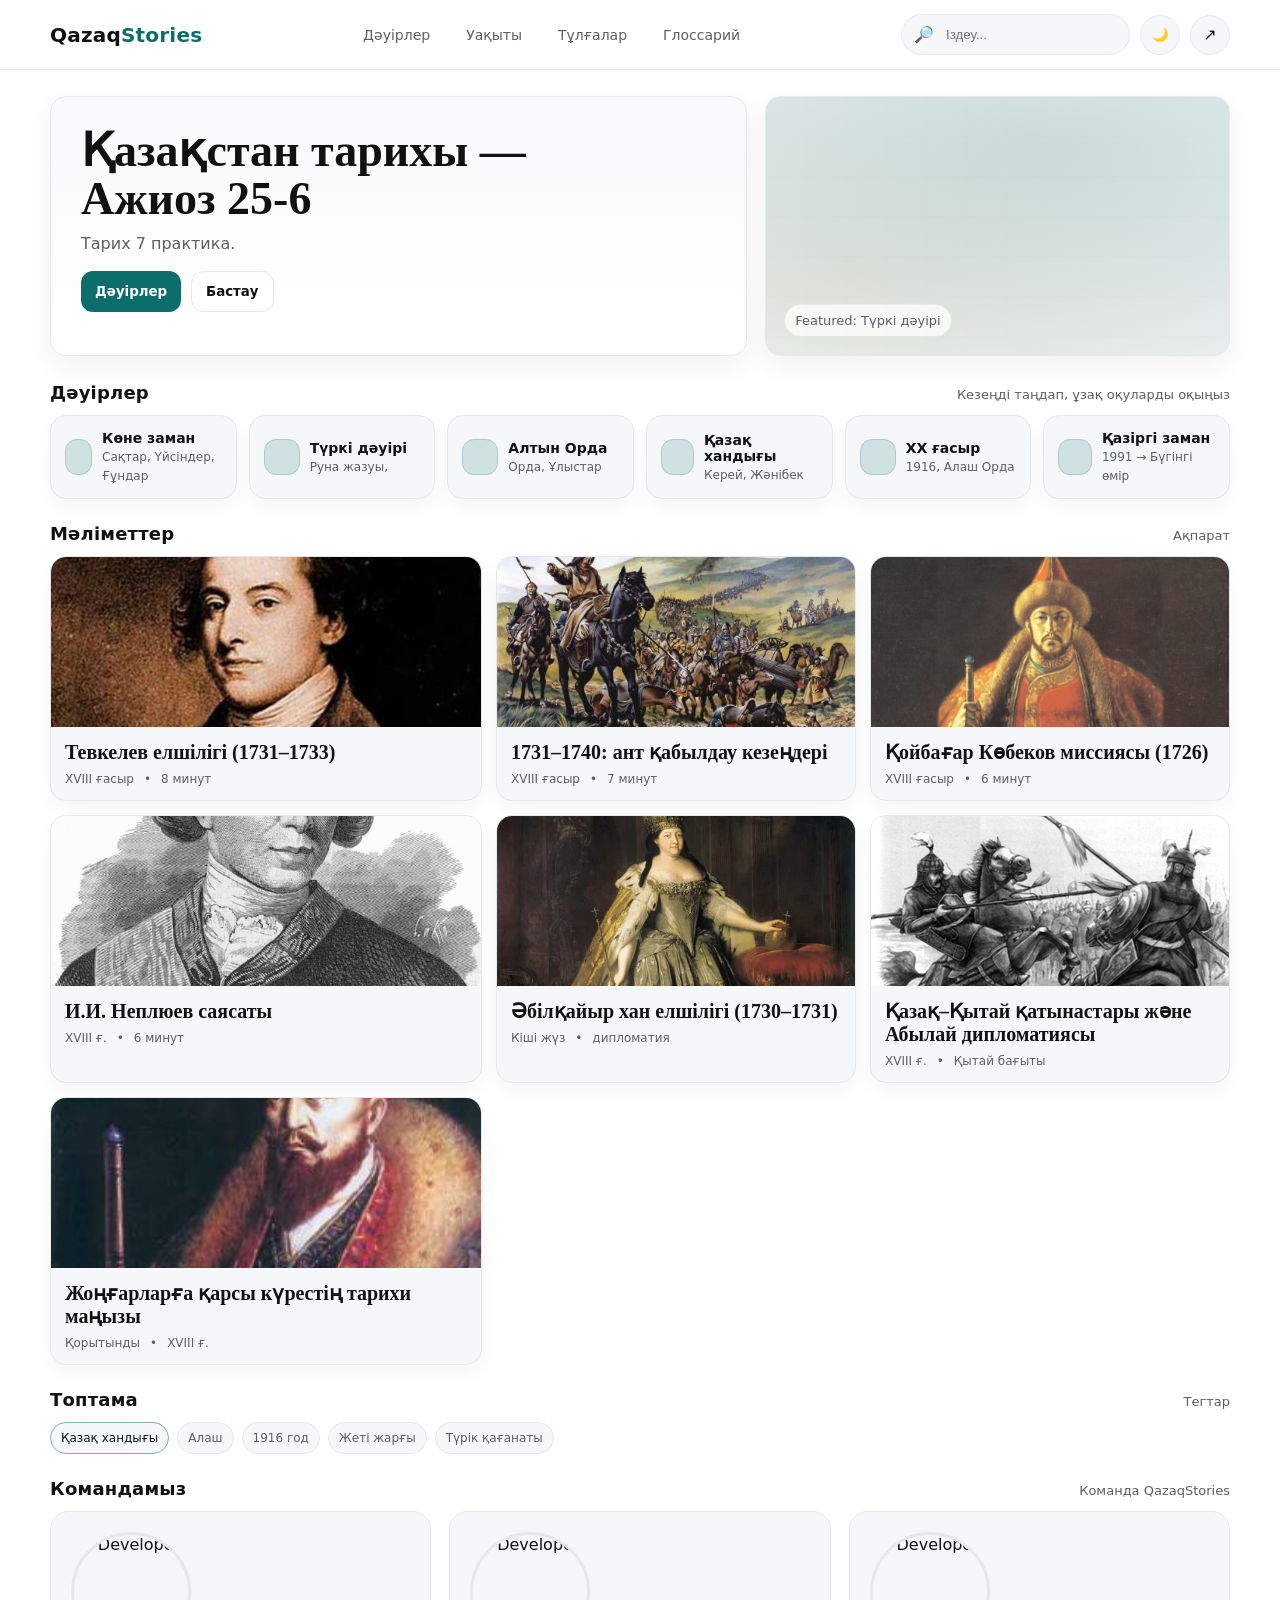
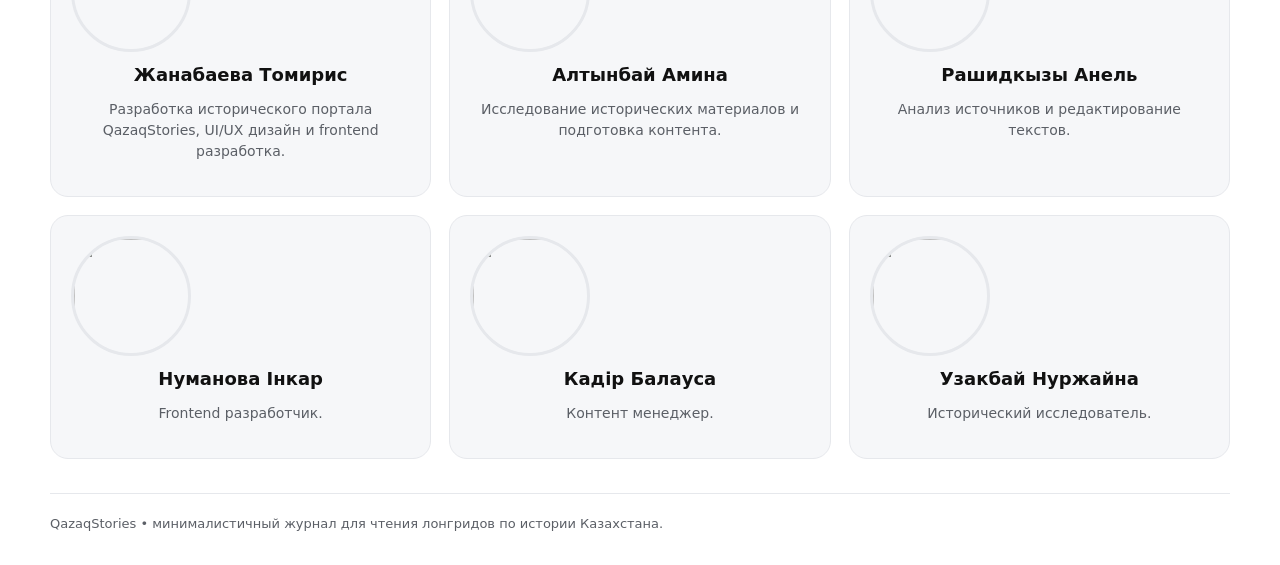
==== index.html @ c76b5dbb "Dev" ====
<!doctype html>
<html lang="ru" data-theme="light">
<head>
  <meta charset="utf-8" />
  <meta name="viewport" content="width=device-width, initial-scale=1" />
  <title>Qazaq Stories</title>
  <link rel="stylesheet" href="styles.css" />
</head>
<body>

<header class="nav">
  <div class="container nav-inner">
    <a class="brand" href="index.html">Qazaq<span>Stories</span></a>

    <nav class="nav-links">
      <a href="#">Дәуірлер</a>
      <a href="#">Уақыты</a>
      <a href="#">Тұлғалар</a>
      <a href="#">Глоссарий</a>
    </nav>

    <div class="nav-actions">
      <div class="search" title="Іздеу">
        🔎 <input placeholder="Іздеу..." />
      </div>
      <button class="icon-btn" data-theme-toggle title="Тёмный режим">🌙</button>
      <a class="icon-btn" href="article.html" title="Мысал ашу">↗</a>
    </div>
  </div>
</header>

<main class="container">
  <section class="hero">
    <div class="hero-card">
      <div class="hero-text">
        <h1 class="hero-title">Қазақстан тарихы —<br/>Ажиоз 25-6</h1>
        <p class="hero-sub">Тарих 7 практика.</p>
        <div class="hero-actions">
          <button class="btn">Дәуірлер</button>
          <button class="btn secondary">Бастау</button>
        </div>
      </div>
    </div>

    <div class="hero-card hero-media">
      <div class="tag">Featured: Түркі дәуірі</div>
    </div>
  </section>

  <section class="section">
    <div class="section-title">
      <h2>Дәуірлер</h2>
      <p>Кезеңді таңдап, ұзақ оқуларды оқыңыз</p>
    </div>

    <div class="grid-epochs">
      <div class="card epoch">
        <div class="epoch-badge"></div>
        <div><strong>Көне заман</strong><span>Сақтар, Үйсіндер, Ғұндар</span></div>
      </div>
      <div class="card epoch">
        <div class="epoch-badge"></div>
        <div><strong>Түркі дәуірі</strong><span>Руна жазуы,</span></div>
      </div>
      <div class="card epoch">
        <div class="epoch-badge"></div>
        <div><strong>Алтын Орда</strong><span>Орда, Ұлыстар</span></div>
      </div>
      <div class="card epoch">
        <div class="epoch-badge"></div>
        <div><strong>Қазақ хандығы</strong><span>Керей, Жәнібек</span></div>
      </div>
      <div class="card epoch">
        <div class="epoch-badge"></div>
        <div><strong>ХХ ғасыр</strong><span>1916, Алаш Орда</span></div>
      </div>
      <div class="card epoch">
        <div class="epoch-badge"></div>
        <div><strong>Қазіргі заман</strong><span>1991 → Бүгінгі өмір</span></div>
      </div>
    </div>
  </section>

  <section class="section">
    <div class="section-title">
      <h2>Мәліметтер</h2>
      <p>Ақпарат</p>
    </div>

    <div class="cards-row">
      <a class="card post" href="tevkelev.html">
      <div class="post-cover cover-tevkelev"></div>
      <div class="post-body">
    <h3>Тевкелев елшілігі (1731–1733)</h3>
    <div class="meta"><span>XVIII ғасыр</span><span>•</span><span>8 минут</span></div>
  </div>
</a>
  
      <a class="card post" href="oath-1731-1740.html">
  <div class="post-cover cover-oath"></div>
  <div class="post-body">
    <h3>1731–1740: ант қабылдау кезеңдері</h3>
    <div class="meta"><span>XVIII ғасыр</span><span>•</span><span>7 минут</span></div>
  </div>
</a>

      <a class="card post" href="koybagar.html">
  <div class="post-cover cover-koybagar"></div>
  <div class="post-body">
    <h3>Қойбағар Көбеков миссиясы (1726)</h3>
    <div class="meta"><span>XVIII ғасыр</span><span>•</span><span>6 минут</span></div>
  </div>
</a>
<a class="card post" href="neplyuev.html">
  <div class="post-cover cover-neplyuev"></div>
  <div class="post-body">
    <h3>И.И. Неплюев саясаты</h3>
    <div class="meta"><span>XVIII ғ.</span><span>•</span><span>6 минут</span></div>
  </div>
</a>
<a class="card post" href="abilkhair-embassy-1730.html">
  <div class="post-cover cover-abilkhair"></div>
  <div class="post-body">
    <h3>Әбілқайыр хан елшілігі (1730–1731)</h3>
    <div class="meta"><span>Кіші жүз</span><span>•</span><span>дипломатия</span></div>
  </div>
</a>
<a class="card post" href="kazakh-china-relations.html">
  <div class="post-cover cover-china"></div>
  <div class="post-body">
    <h3>Қазақ–Қытай қатынастары және Абылай дипломатиясы</h3>
    <div class="meta"><span>XVIII ғ.</span><span>•</span><span>Қытай бағыты</span></div>
  </div>
</a>
<a class="card post" href="kazakh-state-survival-xviii.html">
  <div class="post-cover cover-state"></div>
  <div class="post-body">
    <h3>Жоңғарларға қарсы күрестің тарихи маңызы</h3>
    <div class="meta"><span>Қорытынды</span><span>•</span><span>XVIII ғ.</span></div>
  </div>
</a>
    </div>
  </section>

  <section class="section">
    <div class="section-title">
      <h2>Топтама</h2>
      <p>Тегтар</p>
    </div>
    <div class="chips">
      <span class="chip active">Қазақ хандығы</span>
      <span class="chip">Алаш</span>
      <span class="chip">1916 год</span>
      <span class="chip">Жеті жарғы</span>
      <span class="chip">Түрік қағанаты</span>
    </div>
  </section>
<section class="section">
  <div class="section-title">
    <h2>Командамыз</h2>
    <p>Команда QazaqStories</p>
  </div>

  <div class="dev-team">

    <!-- Developer 1 -->
    <div class="dev-card">
      <img src="./images/dev1.jpg" alt="Developer">
      <h3>Жанабаева Томирис</h3>
      <p>
        Разработка исторического портала QazaqStories,
        UI/UX дизайн и frontend разработка.
      </p>
    </div>

    <!-- Developer 2 -->
    <div class="dev-card">
      <img src="./images/dev2.jpg" alt="Developer">
      <h3>Алтынбай Амина</h3>
      <p>
        Исследование исторических материалов и подготовка контента.
      </p>
    </div>

    <!-- Developer 3 -->
    <div class="dev-card">
      <img src="./images/dev3.jpg" alt="Developer">
      <h3>Рашидкызы Анель</h3>
      <p>
        Анализ источников и редактирование текстов.
      </p>
    </div>
    <!-- Developer 4 -->
<div class="dev-card">
  <img src="./images/dev4.jpg">
  <h3>Нуманова Інкар</h3>
  <p>Frontend разработчик.</p>
</div>

<!-- Developer 5 -->
<div class="dev-card">
  <img src="./images/dev5.jpg">
  <h3>Кадір Балауса</h3>
  <p>Контент менеджер.</p>
</div>

<!-- Developer 6 -->
<div class="dev-card">
  <img src="./images/dev6.jpg">
  <h3>Узакбай Нуржайна</h3>
  <p>Исторический исследователь.</p>
</div>

  </div>
</section>
  <footer class="footer">
    QazaqStories • минималистичный журнал для чтения лонгридов по истории Казахстана.
  </footer>
</main>

<script src="app.js"></script>
</body>
</html>
---- styles.css ----
:root{
  --bg:#ffffff;
  --surface:#f6f7f9;
  --text:#111111;
  --muted:#5b5f66;
  --border:#e6e8ec;
  --accent:#0b6e6b;
  --gold:#b08a3b;

  --radius:16px;
  --shadow: 0 10px 30px rgba(0,0,0,.06);
  --container: 1180px;

  --font-body: ui-sans-serif, system-ui, -apple-system, Segoe UI, Roboto, Inter, Arial, "Noto Sans", "Apple Color Emoji","Segoe UI Emoji";
  --font-serif: ui-serif, Georgia, "Times New Roman", Times, serif;
}

/* Dark mode */
html[data-theme="dark"]{
  --bg:#0f1115;
  --surface:#171a21;
  --text:#f1f3f5;
  --muted:#a7adb7;
  --border:#262b36;
  --shadow: 0 10px 30px rgba(0,0,0,.35);
}

*{ box-sizing:border-box; }
body{
  margin:0;
  font-family:var(--font-body);
  background:var(--bg);
  color:var(--text);
}

a{ color:inherit; text-decoration:none; }
img{ max-width:100%; display:block; }
button{ font-family:inherit; }

.container{
  width:min(var(--container), calc(100% - 40px));
  margin:0 auto;
}

.nav{
  position:sticky; top:0; z-index:50;
  background: color-mix(in srgb, var(--bg) 92%, transparent);
  backdrop-filter: blur(12px);
  border-bottom:1px solid var(--border);
}

.nav-inner{
  display:flex; align-items:center; justify-content:space-between;
  gap:14px;
  padding:14px 0;
}

.brand{
  font-weight:800;
  letter-spacing:.2px;
  font-size:20px;
}
.brand span{ color:var(--accent); }

.nav-links{
  display:flex; gap:16px; align-items:center;
  color:var(--muted);
  font-size:14px;
}
.nav-links a{ padding:8px 10px; border-radius:10px; }
.nav-links a:hover{ background:var(--surface); color:var(--text); }

.nav-actions{ display:flex; gap:10px; align-items:center; }

.search{
  display:flex; align-items:center; gap:10px;
  background:var(--surface);
  border:1px solid var(--border);
  padding:10px 12px;
  border-radius:999px;
  min-width:220px;
}
.search input{
  border:none; outline:none; background:transparent;
  color:var(--text);
  width:100%;
}
.icon-btn{
  width:40px; height:40px;
  border-radius:999px;
  border:1px solid var(--border);
  background:var(--surface);
  display:grid; place-items:center;
  cursor:pointer;
}
.icon-btn:hover{ transform:translateY(-1px); }

.btn{
  border:none;
  background:var(--accent);
  color:white;
  padding:12px 14px;
  border-radius:12px;
  cursor:pointer;
  font-weight:600;
}
.btn.secondary{
  background:transparent;
  color:var(--text);
  border:1px solid var(--border);
}
.btn.secondary:hover{ background:var(--surface); }

.hero{
  display:grid;
  grid-template-columns: 1.2fr .8fr;
  gap:18px;
  padding:26px 0 8px;
  align-items:stretch;
}
.hero-card{
  border:1px solid var(--border);
  border-radius:var(--radius);
  overflow:hidden;
  box-shadow:var(--shadow);
  background:linear-gradient(180deg, color-mix(in srgb, var(--surface) 70%, transparent), transparent);
}
.hero-text{
  padding:30px;
}
.hero-title{
  font-family:var(--font-serif);
  font-size:46px;
  line-height:1.05;
  margin:0 0 10px;
}
.hero-sub{
  margin:0 0 18px;
  color:var(--muted);
  font-size:16px;
}
.hero-actions{ display:flex; gap:10px; flex-wrap:wrap; }

.hero-media{
  position:relative;
  border-left:1px solid var(--border);
  background:
    radial-gradient(1200px 500px at 60% 20%, rgba(11,110,107,.18), transparent 60%),
    radial-gradient(900px 420px at 20% 70%, rgba(176,138,59,.12), transparent 60%),
    var(--surface);
  min-height:260px;
}
.hero-media::after{
  content:"";
  position:absolute; inset:0;
  background-image:
    linear-gradient(90deg, rgba(0,0,0,.06) 1px, transparent 1px),
    linear-gradient(0deg, rgba(0,0,0,.06) 1px, transparent 1px);
  background-size: 40px 40px;
  opacity: .15;
  pointer-events:none;
}
.hero-media .tag{
  position:absolute; left:18px; bottom:18px;
  background: color-mix(in srgb, var(--bg) 75%, transparent);
  border:1px solid var(--border);
  padding:8px 10px;
  border-radius:999px;
  font-size:13px;
  color:var(--muted);
  backdrop-filter: blur(8px);
}

.section{ padding:18px 0 6px; }
.section-title{
  display:flex; justify-content:space-between; align-items:baseline;
  margin:0 0 12px;
}
.section-title h2{
  margin:0;
  font-size:18px;
  letter-spacing:.2px;
}
.section-title p{
  margin:0; color:var(--muted); font-size:13px;
}

.grid-epochs{
  display:grid;
  grid-template-columns: repeat(6, 1fr);
  gap:12px;
}
.card{
  background:var(--surface);
  border:1px solid var(--border);
  border-radius:var(--radius);
  overflow:hidden;
  box-shadow:0 8px 20px rgba(0,0,0,.04);
}
.epoch{
  padding:14px;
  display:flex; gap:10px; align-items:center;
  cursor:pointer;
}
.epoch-badge{
  width:36px; height:36px;
  border-radius:12px;
  background: color-mix(in srgb, var(--accent) 16%, var(--surface));
  border:1px solid color-mix(in srgb, var(--accent) 25%, var(--border));
}
.epoch strong{ display:block; font-size:14px; }
.epoch span{ color:var(--muted); font-size:12px; }

.cards-row{
  display:grid;
  grid-template-columns: 1.2fr 1fr 1fr;
  gap:14px;
}
.post{
  overflow:hidden;
}
.post-cover{
  height:170px;
  background:
    radial-gradient(800px 260px at 30% 30%, rgba(11,110,107,.22), transparent 60%),
    radial-gradient(650px 220px at 70% 70%, rgba(176,138,59,.14), transparent 60%),
    var(--border);
}
.post-body{ padding:14px; }
.post h3{
  margin:0 0 8px;
  font-family:var(--font-serif);
  font-size:20px;
  line-height:1.15;
}
.meta{ display:flex; gap:10px; color:var(--muted); font-size:12px; }
.chips{ display:flex; gap:8px; flex-wrap:wrap; }
.chip{
  border:1px solid var(--border);
  background:var(--surface);
  padding:8px 10px;
  border-radius:999px;
  font-size:12px;
  color:var(--muted);
}
.chip.active{ color:var(--text); border-color: color-mix(in srgb, var(--accent) 45%, var(--border)); }

.footer{
  margin-top:28px;
  padding:22px 0 34px;
  border-top:1px solid var(--border);
  color:var(--muted);
  font-size:13px;
}

/* Article page layout */
.reader{
  padding:18px 0 34px;
}
.breadcrumb{
  color:var(--muted);
  font-size:13px;
  margin:10px 0 10px;
}
.reader-grid{
  display:grid;
  grid-template-columns: 260px 1fr 320px;
  gap:18px;
  align-items:start;
}

.toc, .aside{
  position:sticky;
  top:78px;
}
.panel{
  border:1px solid var(--border);
  background:var(--surface);
  border-radius:var(--radius);
  padding:14px;
}
.panel h4{ margin:0 0 10px; font-size:14px; }
.toc a{
  display:block;
  padding:8px 10px;
  border-radius:12px;
  color:var(--muted);
  font-size:13px;
}
.toc a:hover{ background: color-mix(in srgb, var(--bg) 65%, transparent); color:var(--text); }
.toc a.active{ color:var(--text); border:1px solid var(--border); background: color-mix(in srgb, var(--bg) 65%, transparent); }

.article-head h1{
  font-family:var(--font-serif);
  font-size:46px;
  line-height:1.05;
  margin:0 0 10px;
}
.article-head p{
  margin:0 0 12px;
  color:var(--muted);
  font-size:16px;
}
.article-meta{ display:flex; gap:12px; color:var(--muted); font-size:13px; }

.prose{
  max-width:740px;
  font-size:19px;
  line-height:1.8;
  margin-top:18px;
}
.prose h2{
  font-family:var(--font-serif);
  margin:30px 0 10px;
  font-size:28px;
}
.prose p{ margin:0 0 14px; }
.dropcap::first-letter{
  float:left;
  font-family:var(--font-serif);
  font-size:56px;
  line-height:.9;
  padding:8px 10px 0 0;
  color:var(--accent);
}
.callout{
  border-left:4px solid var(--accent);
  padding:14px 16px;
  background: color-mix(in srgb, var(--accent) 8%, var(--surface));
  border-radius:14px;
  margin:18px 0;
}
.quote{
  border-top:1px solid var(--border);
  border-bottom:1px solid var(--border);
  padding:18px 0;
  margin:18px 0;
  font-family:var(--font-serif);
  font-size:22px;
}
.quote small{
  display:block;
  color:var(--muted);
  font-family:var(--font-body);
  font-size:13px;
  margin-top:8px;
}
.keydates li{
  display:flex; gap:10px;
  padding:10px 10px;
  border-radius:12px;
}
.keydates li:hover{ background: color-mix(in srgb, var(--bg) 65%, transparent); }
.badge-year{
  font-weight:800;
  color:var(--gold);
  min-width:44px;
}

.progress{
  position:fixed;
  left:0; top:0;
  height:3px;
  width:0%;
  background:var(--accent);
  z-index:1000;
}

.reader-tools{
  display:flex; gap:10px; flex-wrap:wrap;
  margin-top:12px;
}

.small-btn{
  padding:10px 12px;
  border-radius:12px;
  border:1px solid var(--border);
  background:var(--surface);
  cursor:pointer;
}
.small-btn:hover{ transform:translateY(-1px); }

/* Responsive */
@media (max-width: 980px){
  .hero{ grid-template-columns: 1fr; }
  .hero-media{ min-height:220px; border-left:none; border-top:1px solid var(--border); }
  .grid-epochs{ grid-template-columns: repeat(2, 1fr); }
  .cards-row{ grid-template-columns: 1fr; }
  .reader-grid{ grid-template-columns: 1fr; }
  .toc, .aside{ position:relative; top:0; }
  .search{ min-width:160px; }
}
.dev-grid{
  display:grid;
  grid-template-columns: 1fr 1fr;
  gap:14px;
}

.gallery{
  display:grid;
  grid-template-columns: repeat(3, 1fr);
  gap:10px;
}

.gallery .g-item{
  border:1px solid var(--border);
  border-radius:14px;
  overflow:hidden;
  background:var(--bg);
}

.gallery .g-item img{
  width:100%;
  height:110px;
  object-fit:cover;
}

.gallery .g-item .cap{
  padding:8px 10px;
  font-size:12px;
  color:var(--muted);
}

#imgPreview img{
  width:100%;
  max-height:220px;
  object-fit:cover;
  border-radius:14px;
  border:1px solid var(--border);
}

@media (max-width: 980px){
  .dev-grid{ grid-template-columns: 1fr; }
  .gallery{ grid-template-columns: repeat(2, 1fr); }
}
.cover-tevkelev{
  background: url("./images/tevkelev.jpeg") center/cover no-repeat;
}
.cover-koybagar{
  background: url("./images/Kogabagar.jpeg") center/cover no-repeat;
}
.cover-oath{
  background: url("./images/Zhongar.jpeg") center/cover no-repeat;
}
/* ===== Developers section ===== */

.dev-team{
  display:grid;
  grid-template-columns: repeat(3, 1fr);
  gap:18px;
}

.dev-card{
  background:var(--surface);
  border:1px solid var(--border);
  border-radius:18px;
  padding:20px;
  text-align:center;
  transition:.25s;
}

.dev-card:hover{
  transform:translateY(-6px);
  box-shadow:0 12px 30px rgba(0,0,0,.08);
}

.dev-card img{
  width:120px;
  height:120px;
  object-fit:cover;
  border-radius:50%;
  margin-bottom:12px;
  border:3px solid var(--border);
}

.dev-card h3{
  margin:6px 0;
  font-size:18px;
}

.dev-card p{
  font-size:14px;
  color:var(--muted);
  line-height:1.5;
}

/* mobile */
@media (max-width:900px){
  .dev-team{
    grid-template-columns:1fr;
  }
}
.cover-neplyuev{
  background: url("./images/neplyuev.jpeg") center/cover no-repeat;
}
.cover-abilkhair{
  background: url("./images/abilkhair.jpeg") center/cover no-repeat;
}
.cover-china{
  background: url("./images/zhon.jpg") center/cover no-repeat;
}
.cover-state{
  background: url("./images/Abyl.jpg") center/cover no-repeat;
}
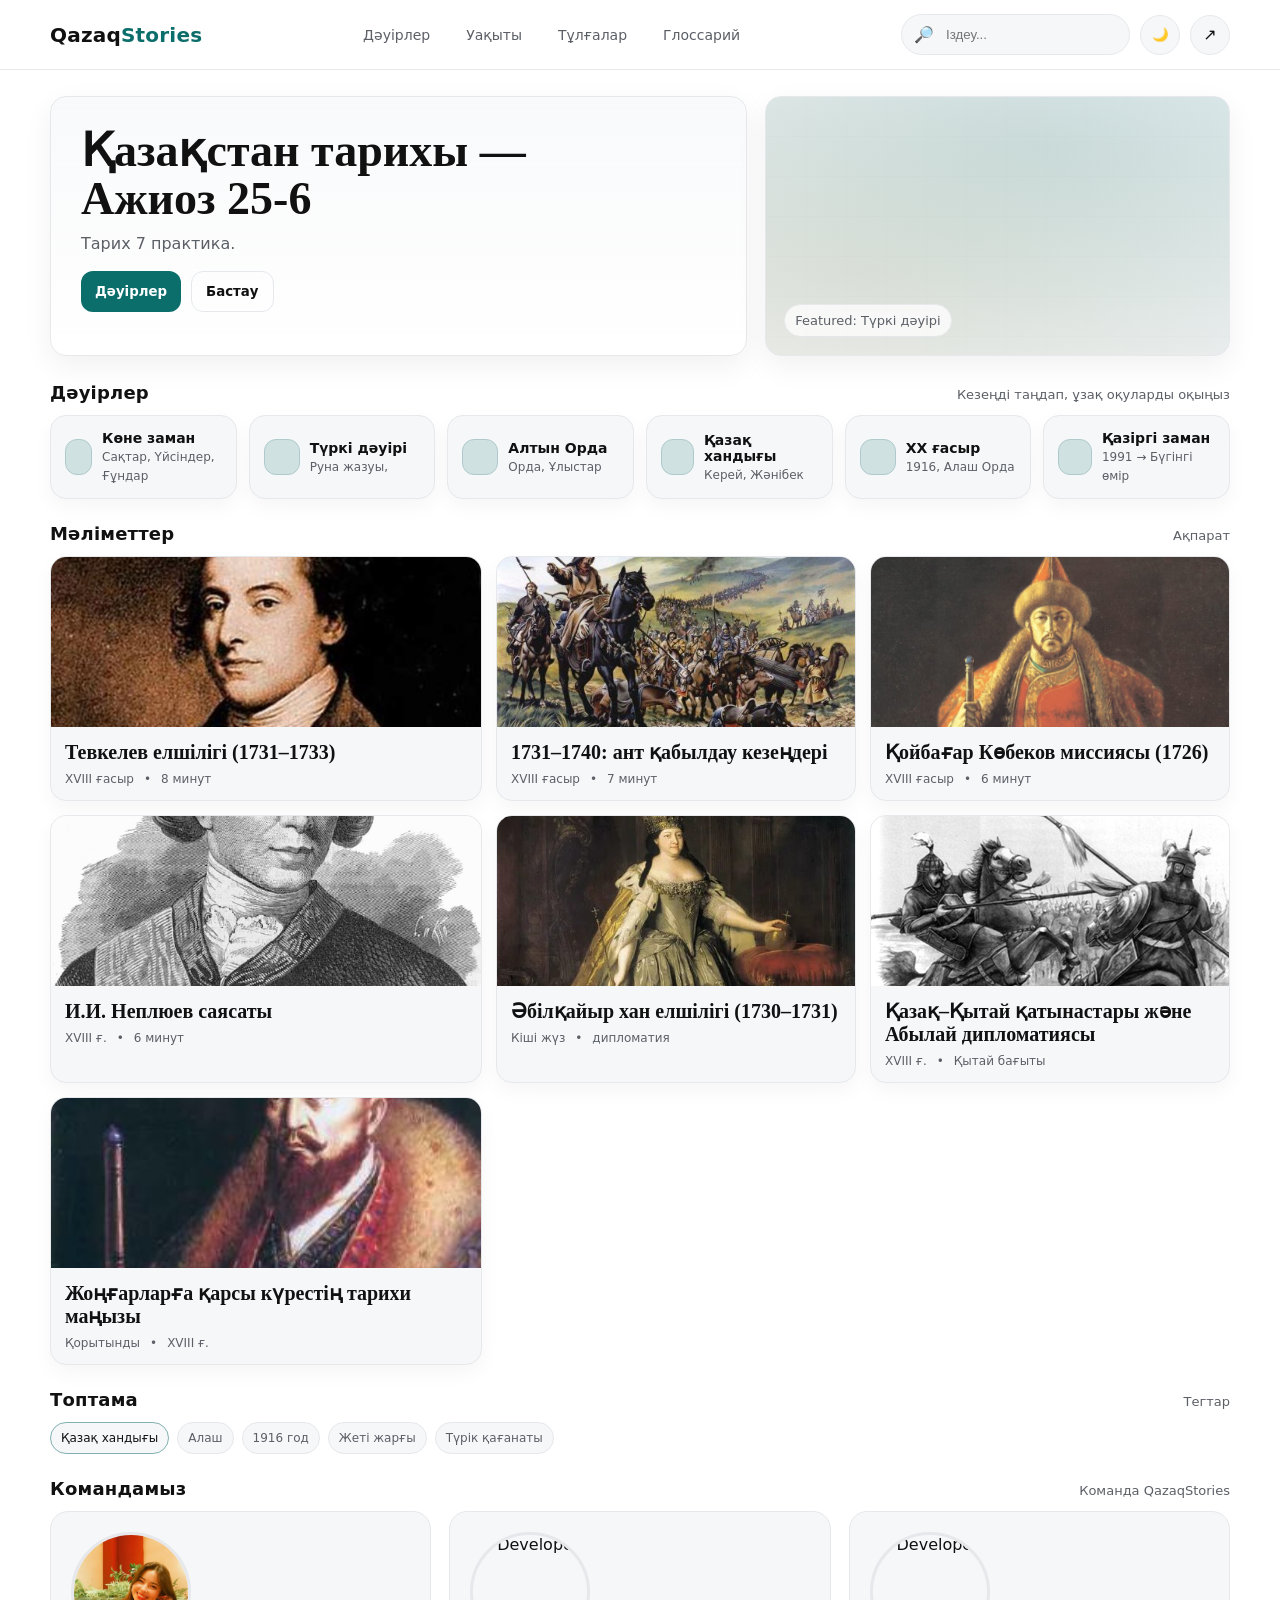
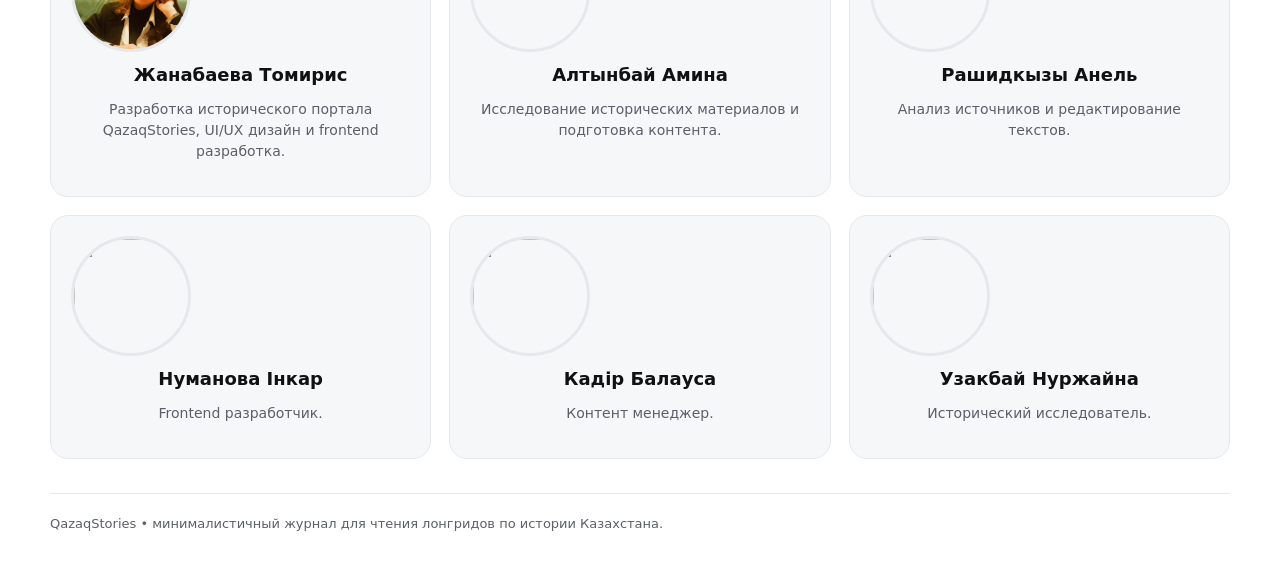
==== commit 6c67fd3f: "Dev" ====
--- a/index.html
+++ b/index.html
@@ -165,7 +165,7 @@
 
     <!-- Developer 1 -->
     <div class="dev-card">
-      <img src="./images/dev1.jpg" alt="Developer">
+      <img src="./images/tomi.jpg" alt="Developer">
       <h3>Жанабаева Томирис</h3>
       <p>
         Разработка исторического портала QazaqStories,
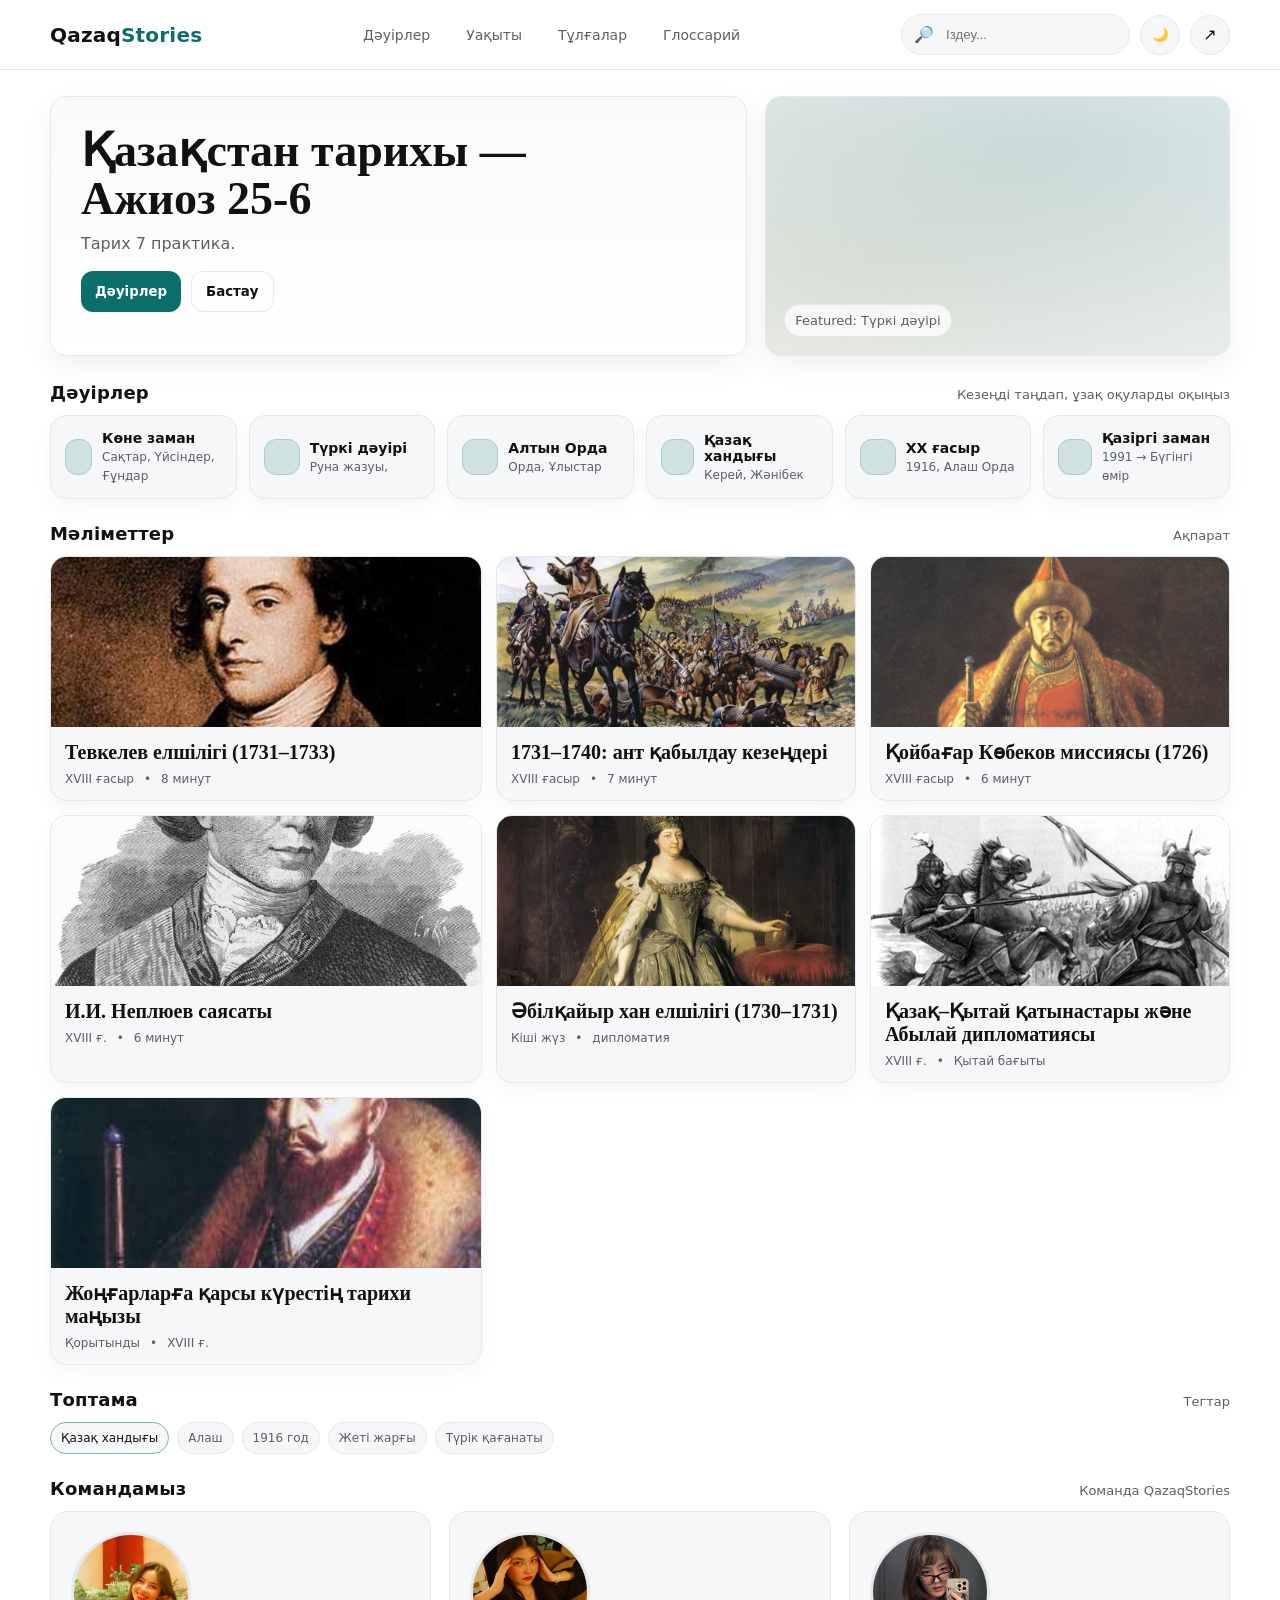
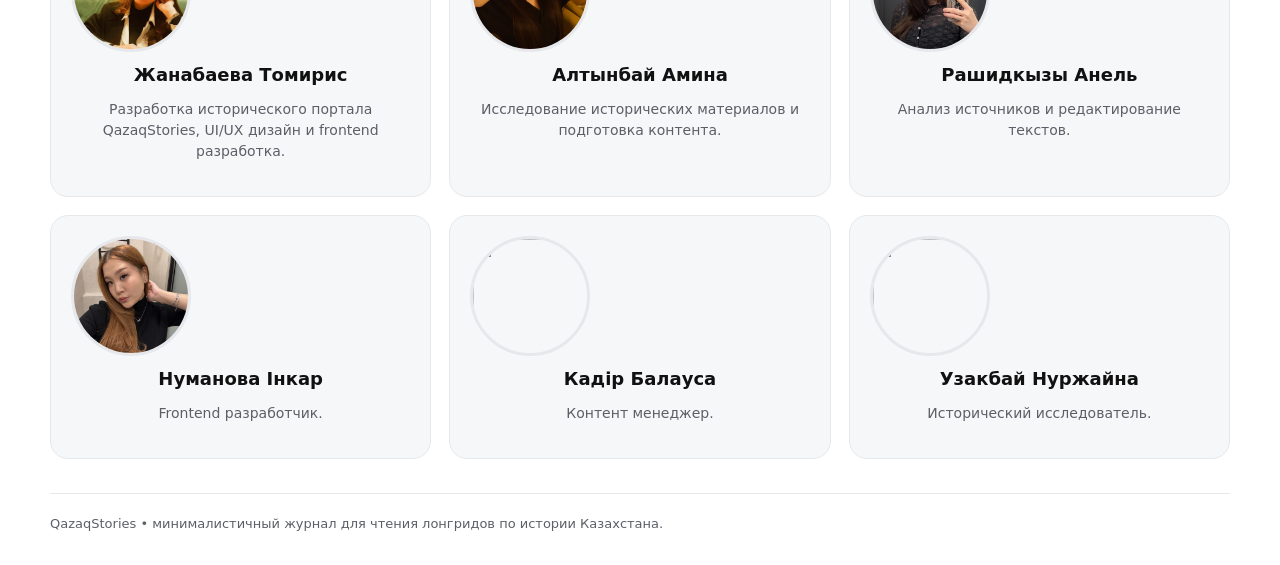
==== commit ac5f55ff: "as" ====
--- a/index.html
+++ b/index.html
@@ -175,7 +175,7 @@
 
     <!-- Developer 2 -->
     <div class="dev-card">
-      <img src="./images/dev2.jpg" alt="Developer">
+      <img src="./images/am.jpeg" alt="Developer">
       <h3>Алтынбай Амина</h3>
       <p>
         Исследование исторических материалов и подготовка контента.
@@ -184,7 +184,7 @@
 
     <!-- Developer 3 -->
     <div class="dev-card">
-      <img src="./images/dev3.jpg" alt="Developer">
+      <img src="./images/Anel.jpeg" alt="Developer">
       <h3>Рашидкызы Анель</h3>
       <p>
         Анализ источников и редактирование текстов.
@@ -192,21 +192,21 @@
     </div>
     <!-- Developer 4 -->
 <div class="dev-card">
-  <img src="./images/dev4.jpg">
+  <img src="./images/ink.jpeg">
   <h3>Нуманова Інкар</h3>
   <p>Frontend разработчик.</p>
 </div>
 
 <!-- Developer 5 -->
 <div class="dev-card">
-  <img src="./images/dev5.jpg">
+  <img src="./images/b.jpg">
   <h3>Кадір Балауса</h3>
   <p>Контент менеджер.</p>
 </div>
 
 <!-- Developer 6 -->
 <div class="dev-card">
-  <img src="./images/dev6.jpg">
+  <img src="./images/nur.jpg">
   <h3>Узакбай Нуржайна</h3>
   <p>Исторический исследователь.</p>
 </div>
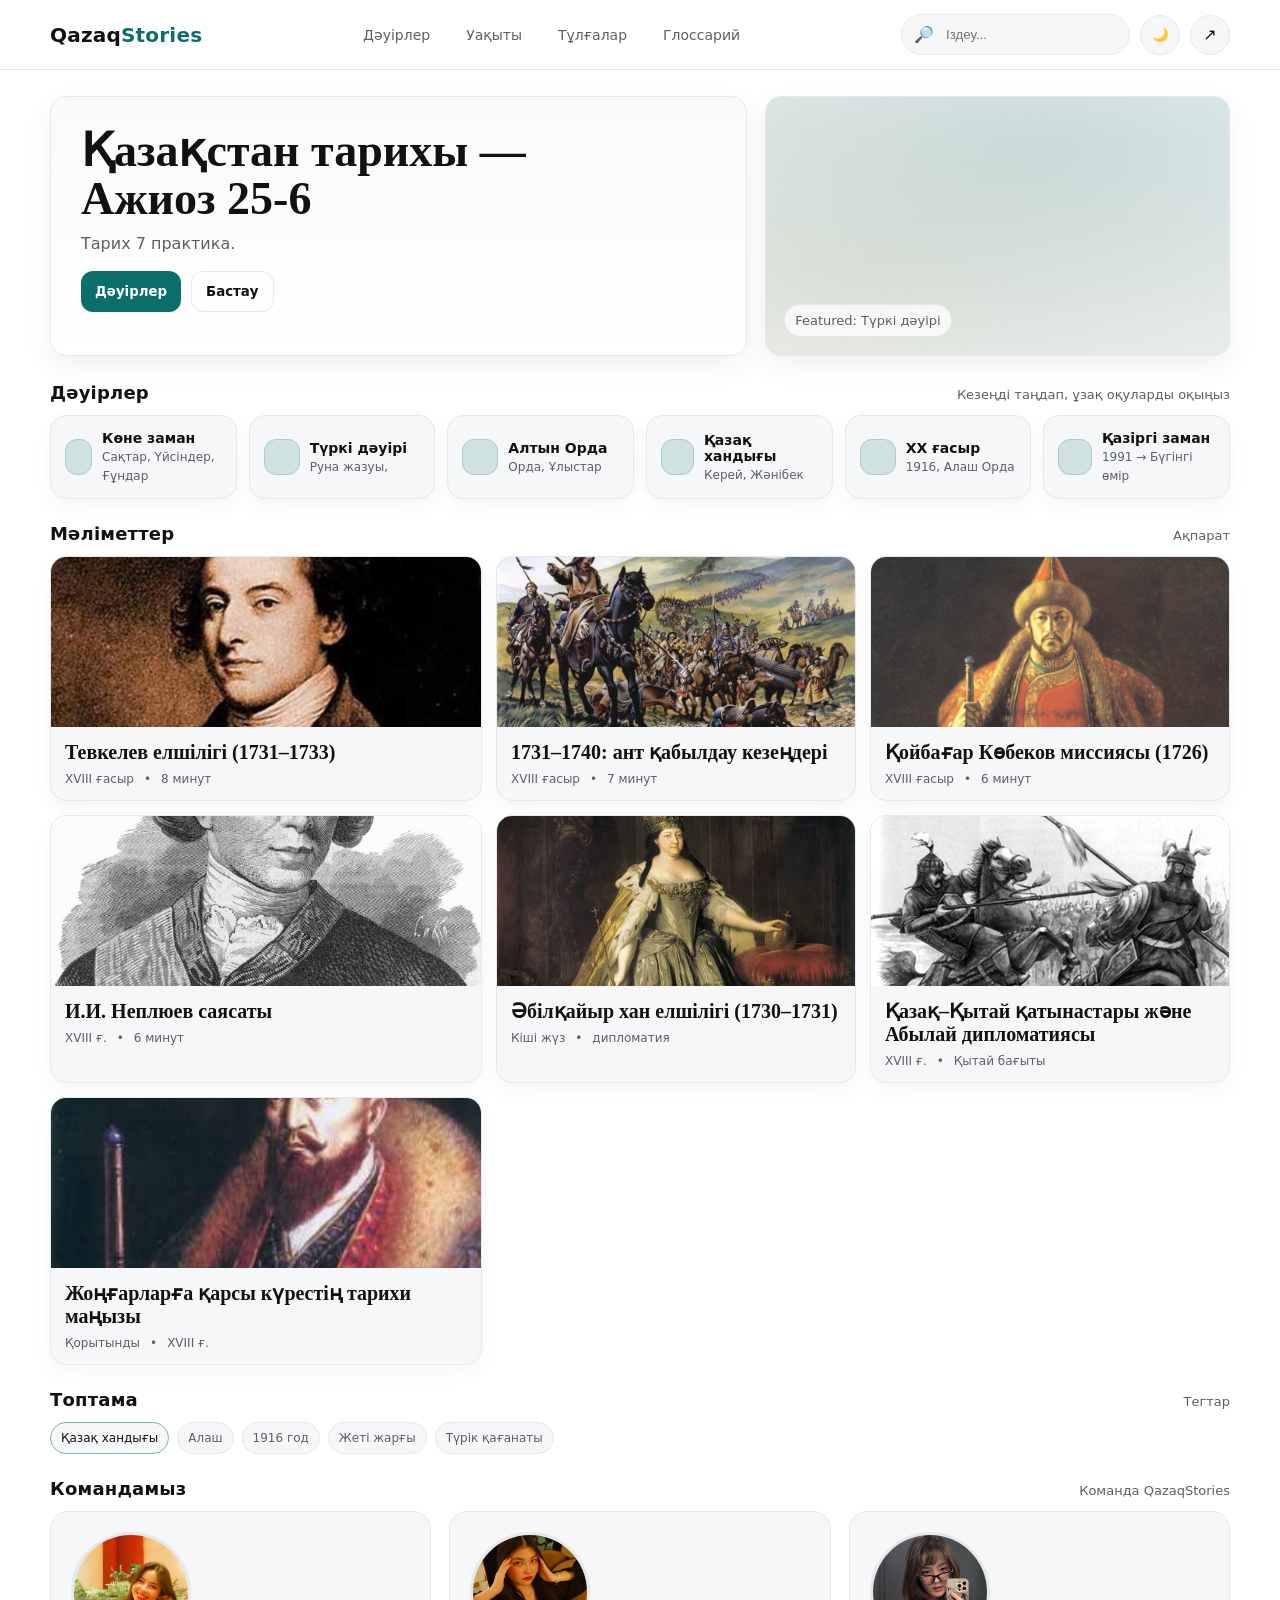
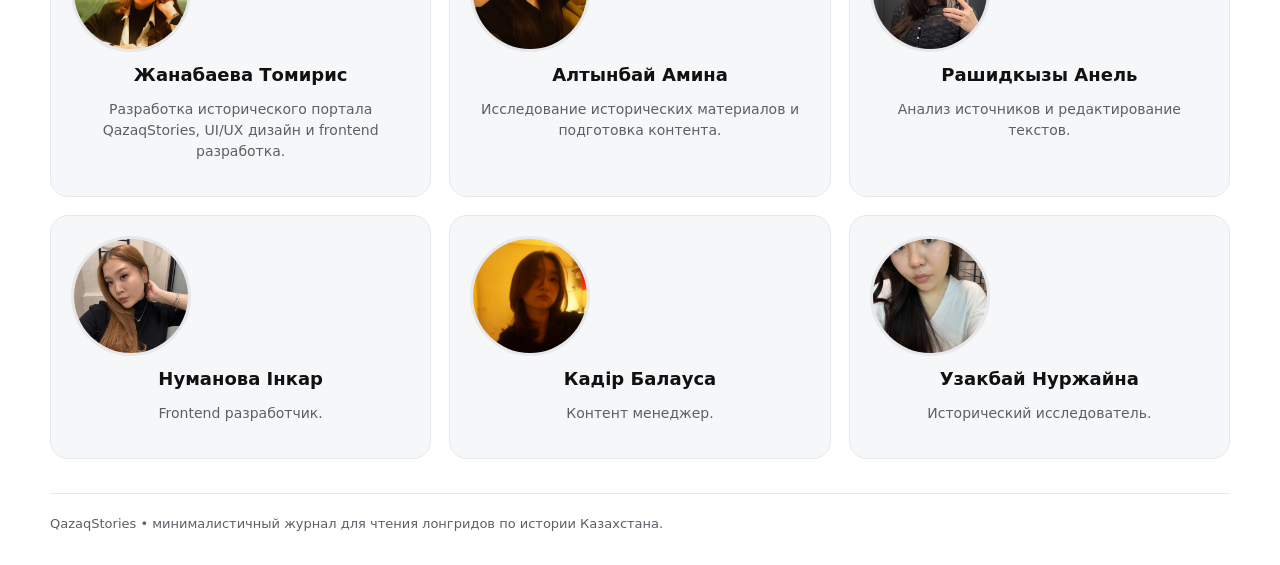
==== commit 83706b4d: "as" ====
--- a/index.html
+++ b/index.html
@@ -199,14 +199,14 @@
 
 <!-- Developer 5 -->
 <div class="dev-card">
-  <img src="./images/b.jpg">
+  <img src="./images/b.jpeg">
   <h3>Кадір Балауса</h3>
   <p>Контент менеджер.</p>
 </div>
 
 <!-- Developer 6 -->
 <div class="dev-card">
-  <img src="./images/nur.jpg">
+  <img src="./images/nur.jpeg">
   <h3>Узакбай Нуржайна</h3>
   <p>Исторический исследователь.</p>
 </div>
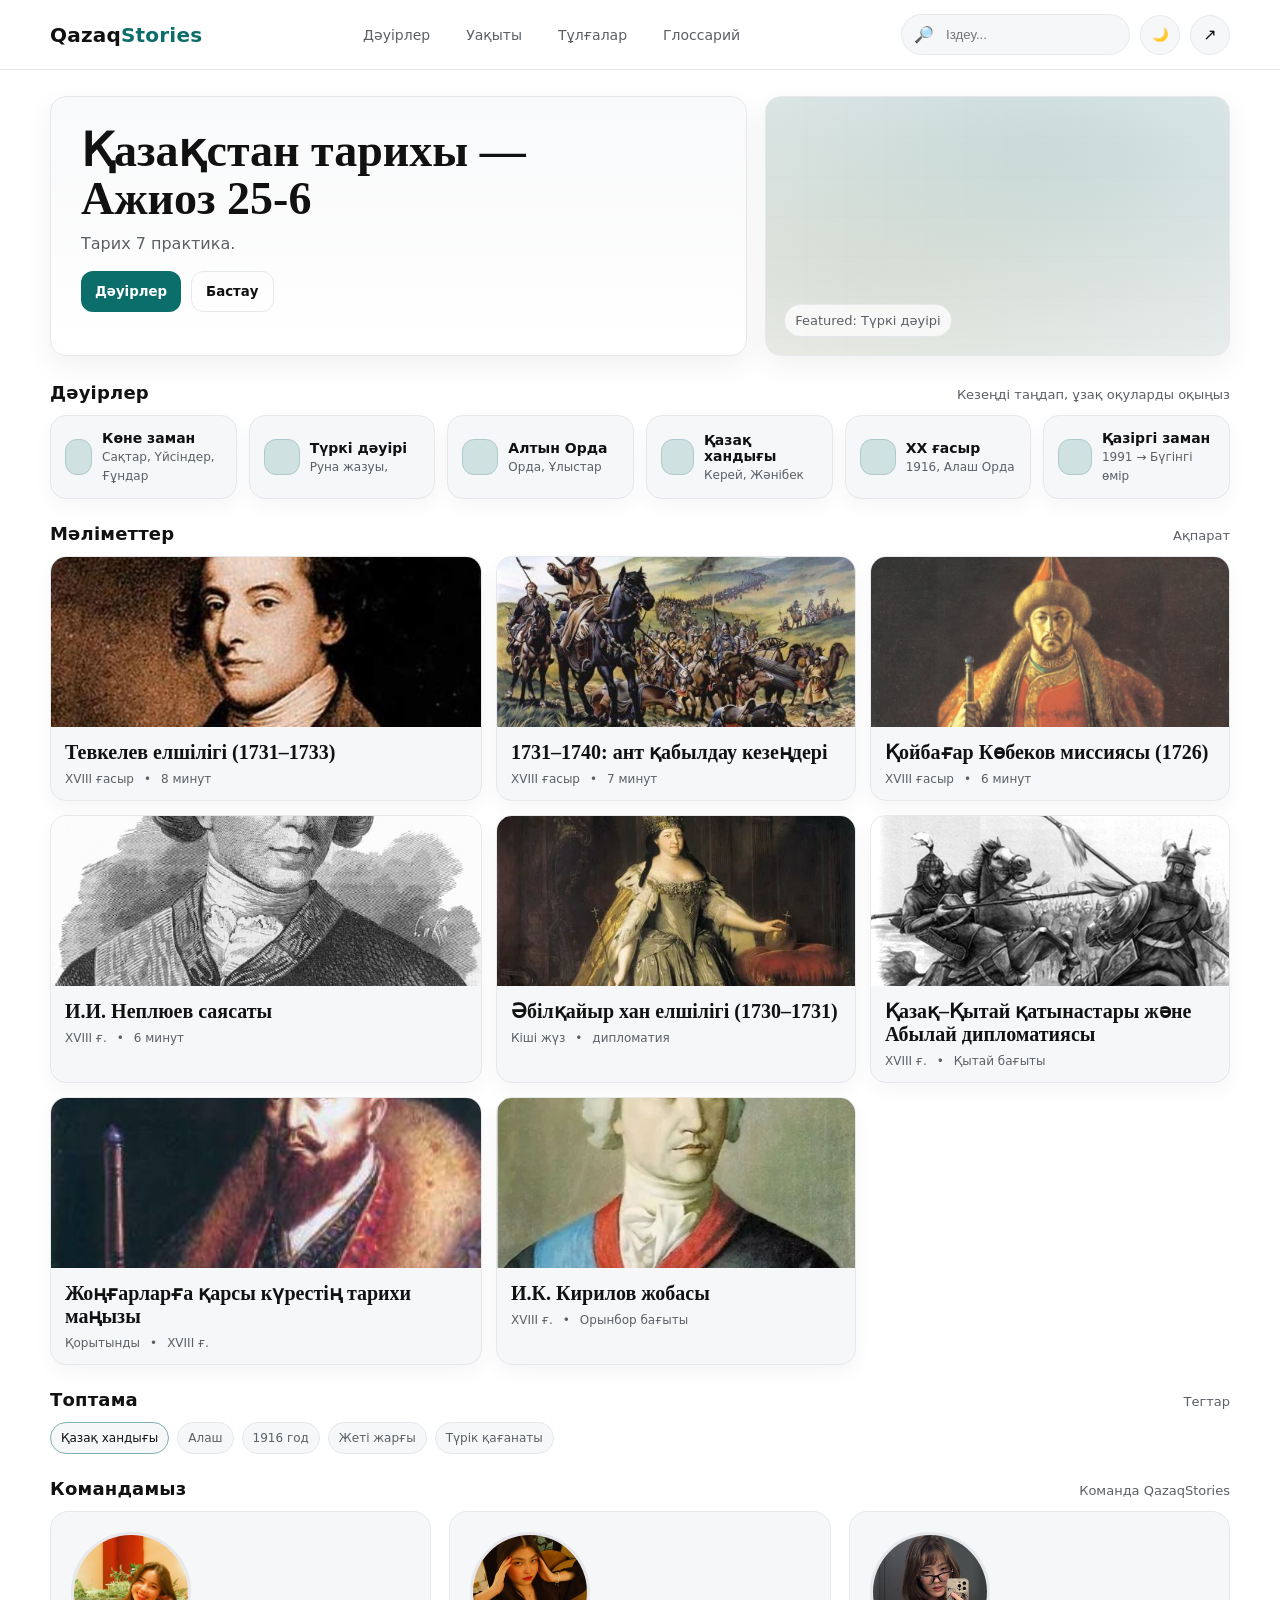
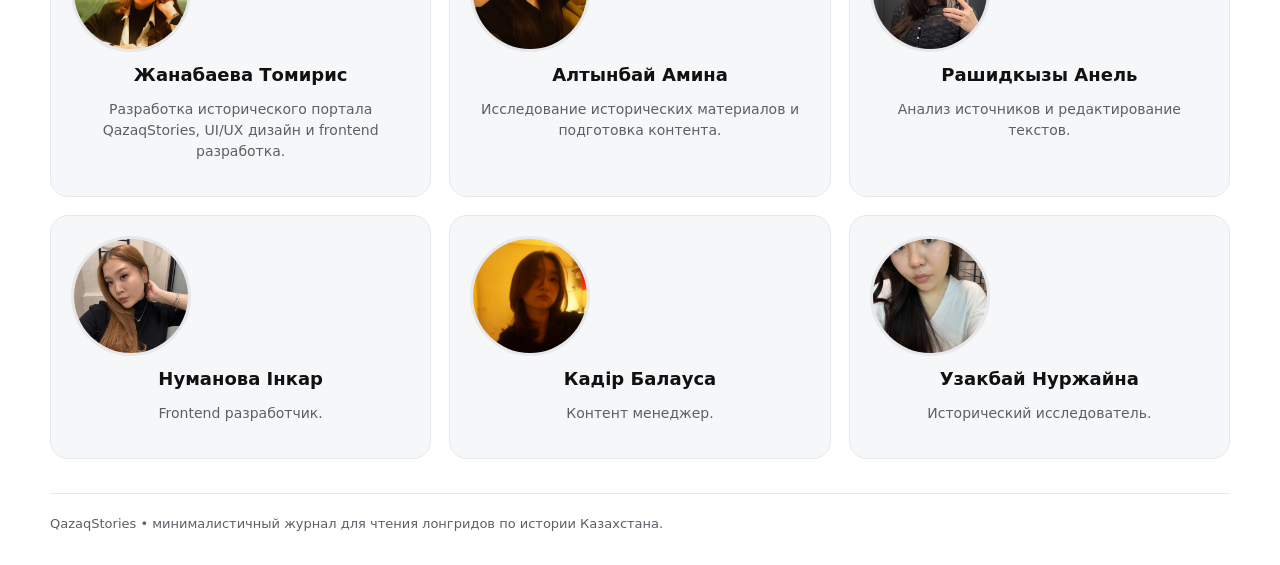
==== commit 7b070327: "as" ====
--- a/index.html
+++ b/index.html
@@ -139,6 +139,13 @@
     <div class="meta"><span>Қорытынды</span><span>•</span><span>XVIII ғ.</span></div>
   </div>
 </a>
+<a class="card post" href="kirillov-project.html">
+  <div class="post-cover cover-kirillov"></div>
+  <div class="post-body">
+    <h3>И.К. Кирилов жобасы</h3>
+    <div class="meta"><span>XVIII ғ.</span><span>•</span><span>Орынбор бағыты</span></div>
+  </div>
+</a>
     </div>
   </section>
 
--- a/styles.css
+++ b/styles.css
@@ -501,4 +501,7 @@
 }
 .cover-state{
   background: url("./images/Abyl.jpg") center/cover no-repeat;
+}
+.cover-kirillov{
+  background: url("./images/kiril.jpg") center/cover no-repeat;
 }
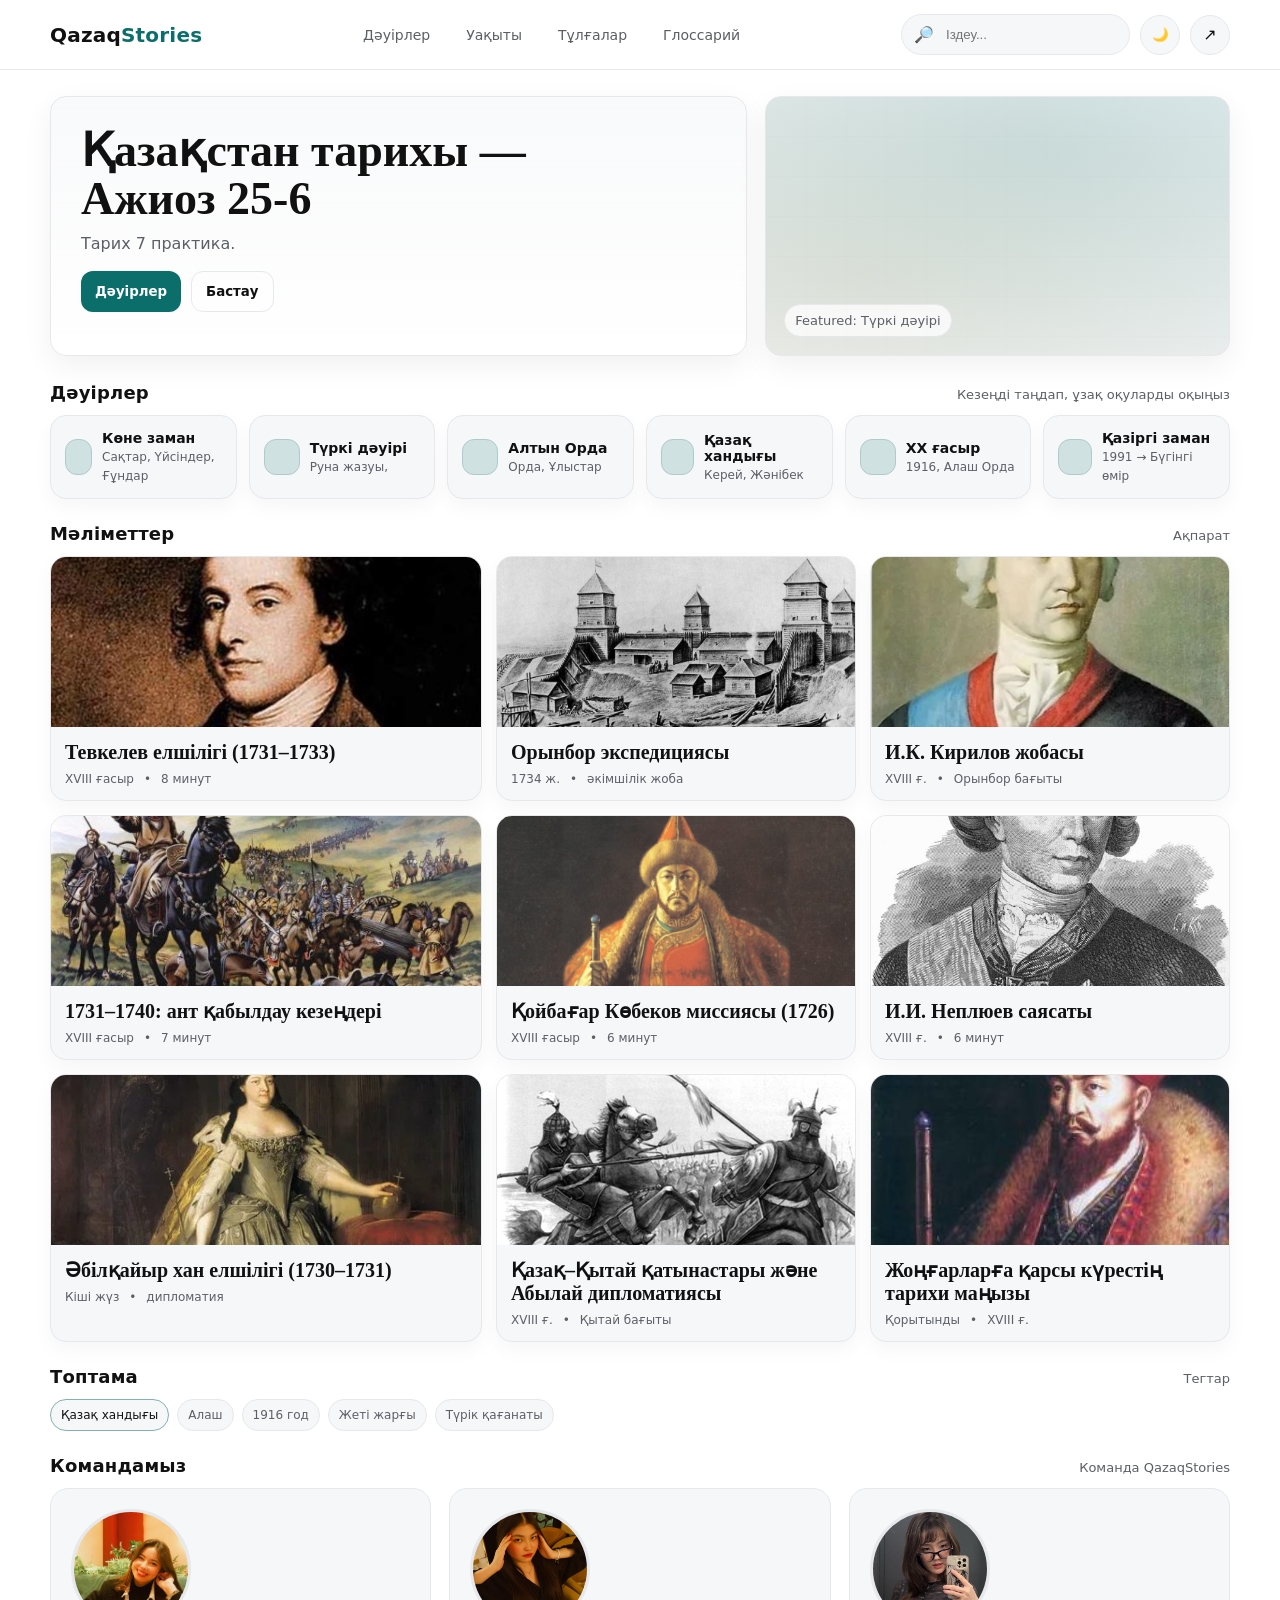
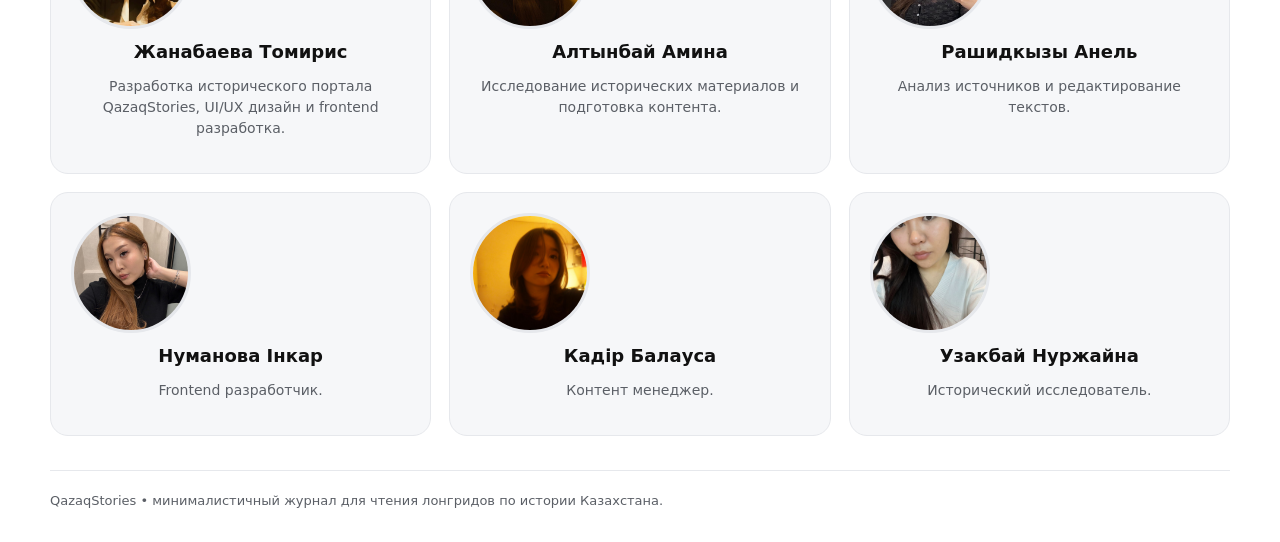
==== commit 148165c1: "as" ====
--- a/index.html
+++ b/index.html
@@ -95,7 +95,20 @@
     <div class="meta"><span>XVIII ғасыр</span><span>•</span><span>8 минут</span></div>
   </div>
 </a>
-  
+  <a class="card post" href="orendburg-expedition.html">
+  <div class="post-cover cover-orendburg"></div>
+  <div class="post-body">
+    <h3>Орынбор экспедициясы</h3>
+    <div class="meta"><span>1734 ж.</span><span>•</span><span>әкімшілік жоба</span></div>
+  </div>
+</a>
+<a class="card post" href="kirillov-project.html">
+  <div class="post-cover cover-kirillov"></div>
+  <div class="post-body">
+    <h3>И.К. Кирилов жобасы</h3>
+    <div class="meta"><span>XVIII ғ.</span><span>•</span><span>Орынбор бағыты</span></div>
+  </div>
+</a>
       <a class="card post" href="oath-1731-1740.html">
   <div class="post-cover cover-oath"></div>
   <div class="post-body">
@@ -139,13 +152,8 @@
     <div class="meta"><span>Қорытынды</span><span>•</span><span>XVIII ғ.</span></div>
   </div>
 </a>
-<a class="card post" href="kirillov-project.html">
-  <div class="post-cover cover-kirillov"></div>
-  <div class="post-body">
-    <h3>И.К. Кирилов жобасы</h3>
-    <div class="meta"><span>XVIII ғ.</span><span>•</span><span>Орынбор бағыты</span></div>
-  </div>
-</a>
+
+
     </div>
   </section>
 
--- a/styles.css
+++ b/styles.css
@@ -504,4 +504,7 @@
 }
 .cover-kirillov{
   background: url("./images/kiril.jpg") center/cover no-repeat;
+}
+.cover-orendburg{
+  background: url("./images/oryn.jpg") center/cover no-repeat;
 }
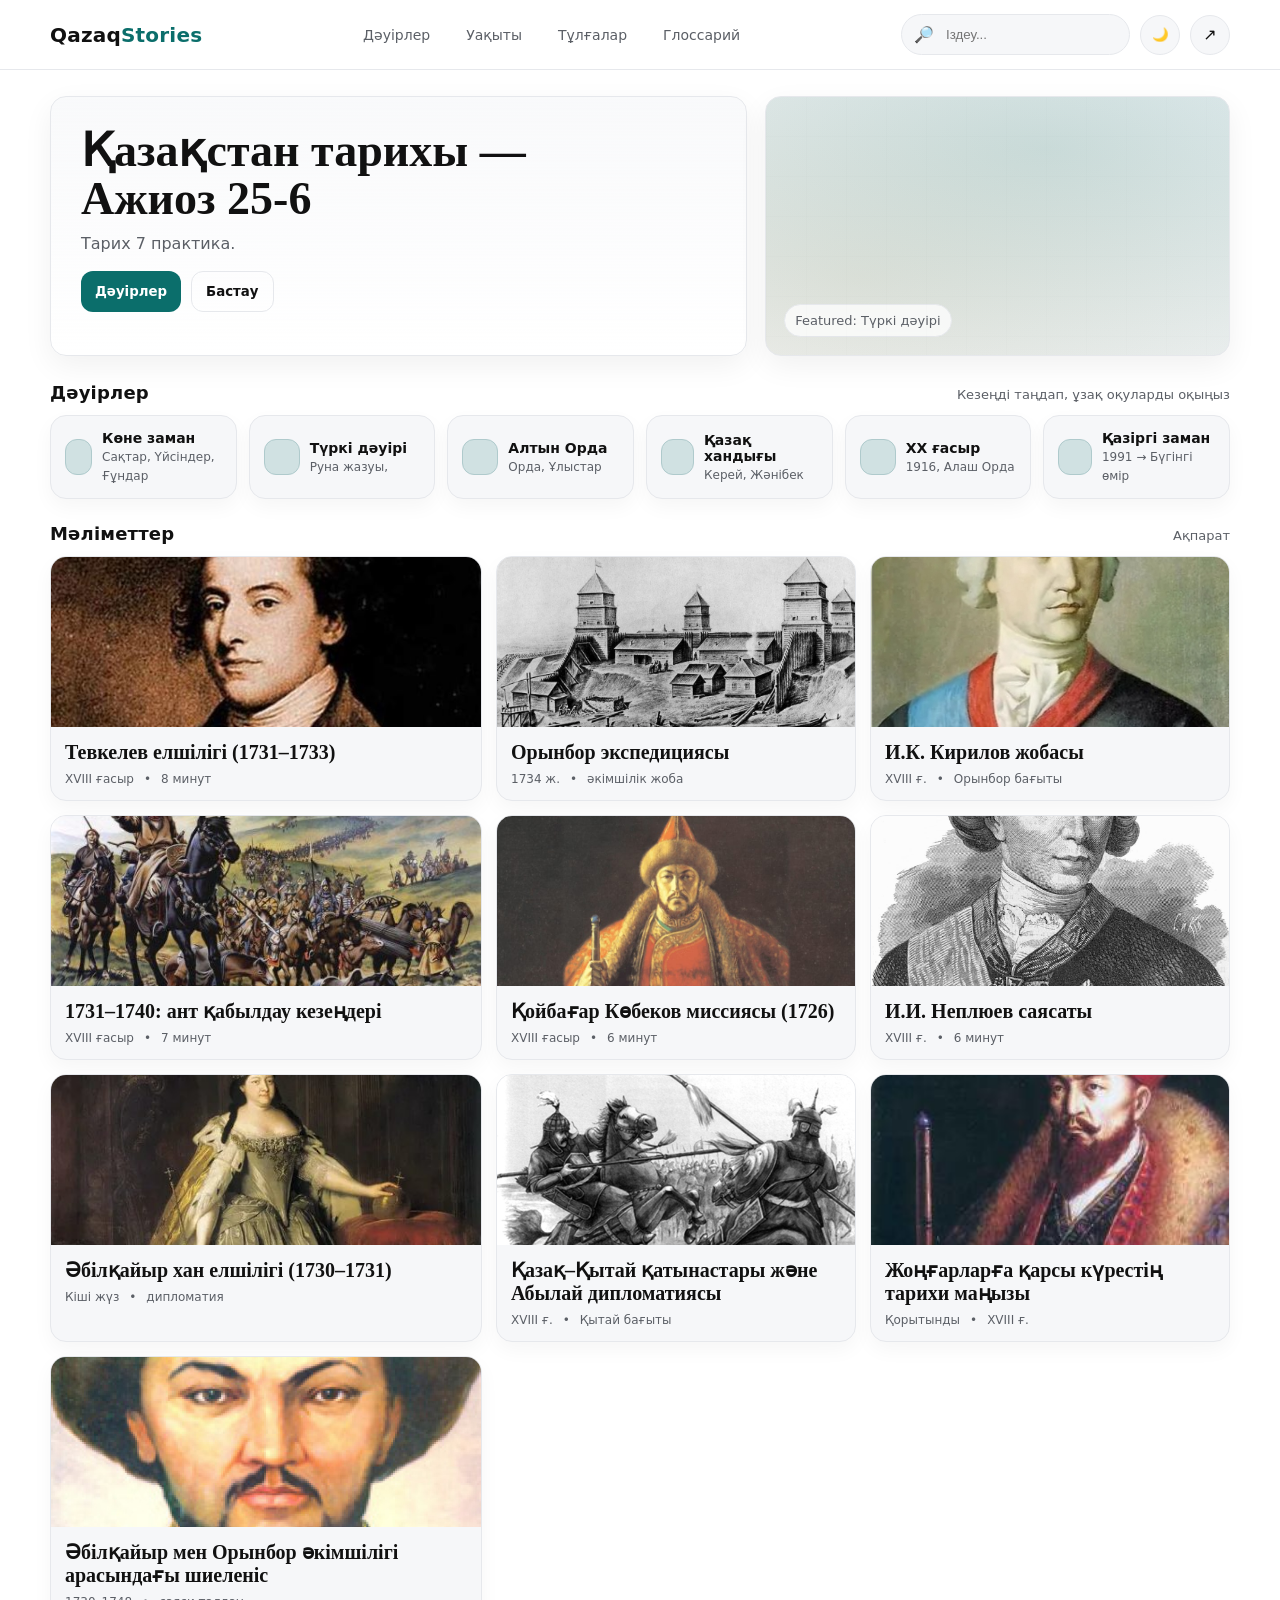
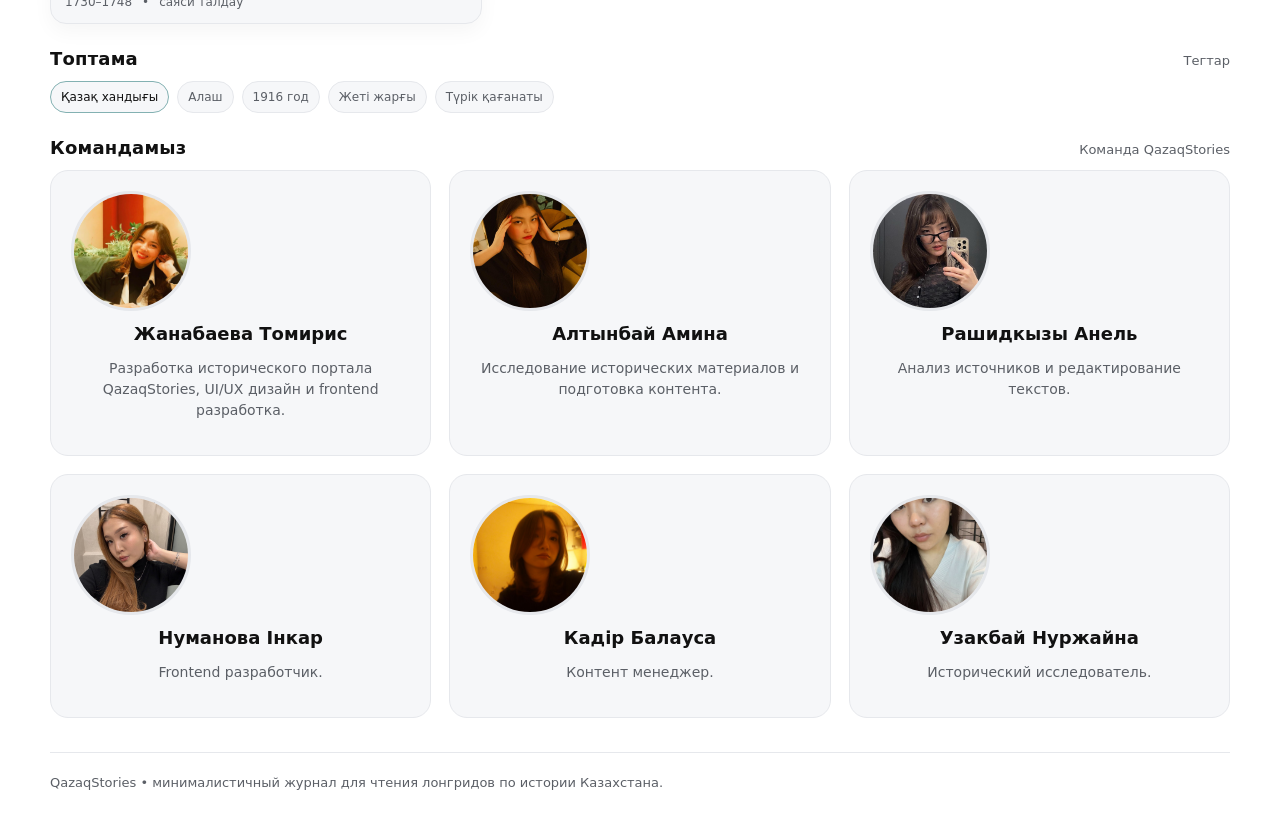
==== commit 590ae185: "as" ====
--- a/index.html
+++ b/index.html
@@ -153,7 +153,13 @@
   </div>
 </a>
 
-
+<a class="card post" href="abilkhair-orendburg-relations.html">
+  <div class="post-cover cover-kai"></div>
+  <div class="post-body">
+    <h3>Әбілқайыр мен Орынбор әкімшілігі арасындағы шиеленіс</h3>
+    <div class="meta"><span>1730–1748</span><span>•</span><span>саяси талдау</span></div>
+  </div>
+</a>
     </div>
   </section>
 
--- a/styles.css
+++ b/styles.css
@@ -507,4 +507,7 @@
 }
 .cover-orendburg{
   background: url("./images/oryn.jpg") center/cover no-repeat;
+}
+.cover-kai{
+  background: url("./images/kai.jpg") center/cover no-repeat;
 }
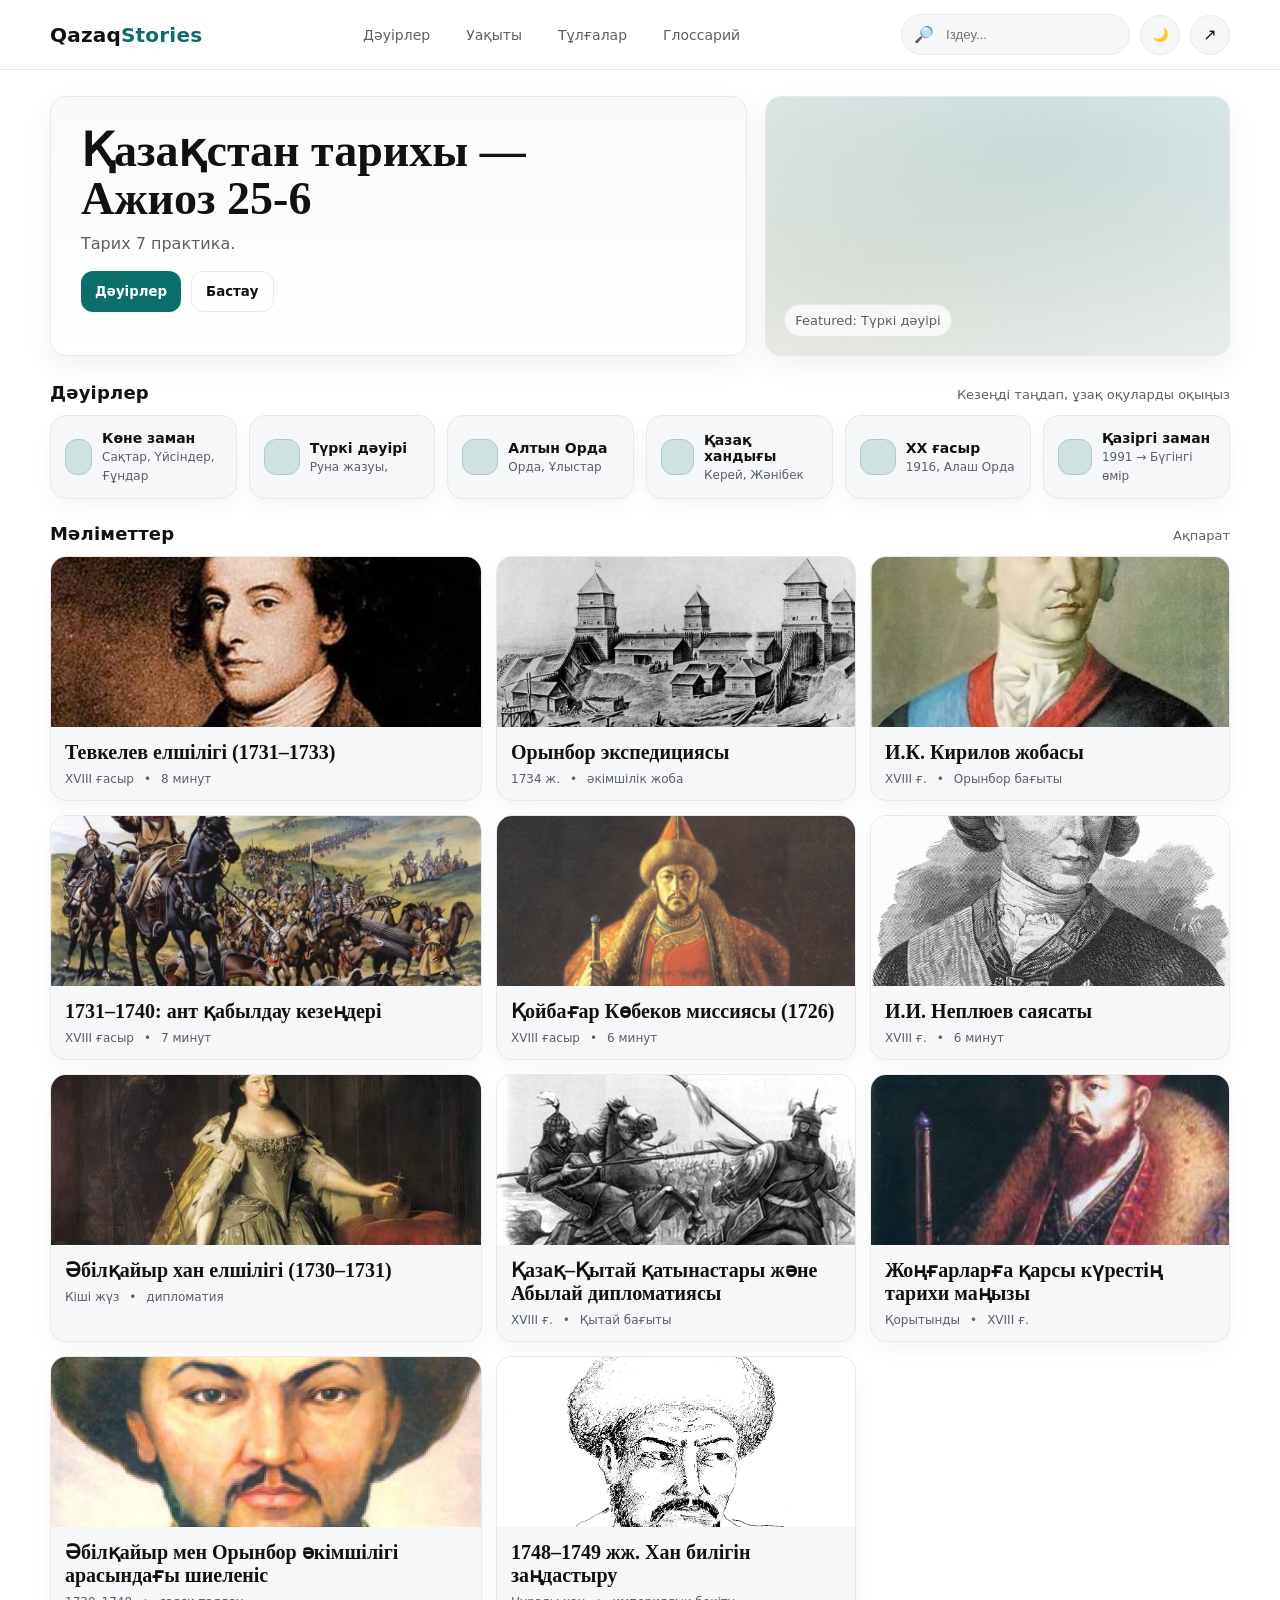
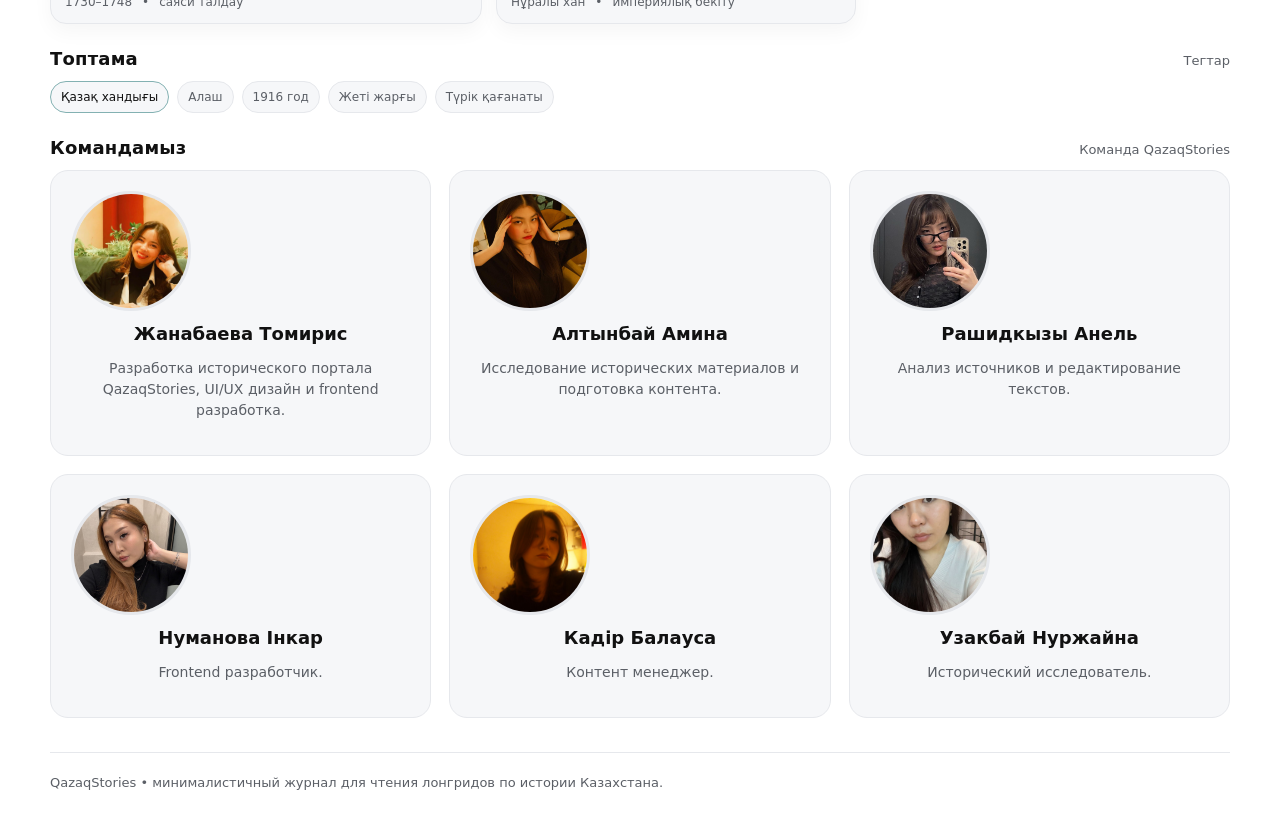
==== commit 7f85c657: "as" ====
--- a/index.html
+++ b/index.html
@@ -160,6 +160,13 @@
     <div class="meta"><span>1730–1748</span><span>•</span><span>саяси талдау</span></div>
   </div>
 </a>
+<a class="card post" href="han-bilik-legalization-1748-1749.html">
+  <div class="post-cover cover-nura"></div>
+  <div class="post-body">
+    <h3>1748–1749 жж. Хан билігін заңдастыру</h3>
+    <div class="meta"><span>Нұралы хан</span><span>•</span><span>империялық бекіту</span></div>
+  </div>
+</a>
     </div>
   </section>
 
--- a/styles.css
+++ b/styles.css
@@ -510,4 +510,7 @@
 }
 .cover-kai{
   background: url("./images/kai.jpg") center/cover no-repeat;
+}
+.cover-nura{
+  background: url("./images/nura.jpg") center/cover no-repeat;
 }
